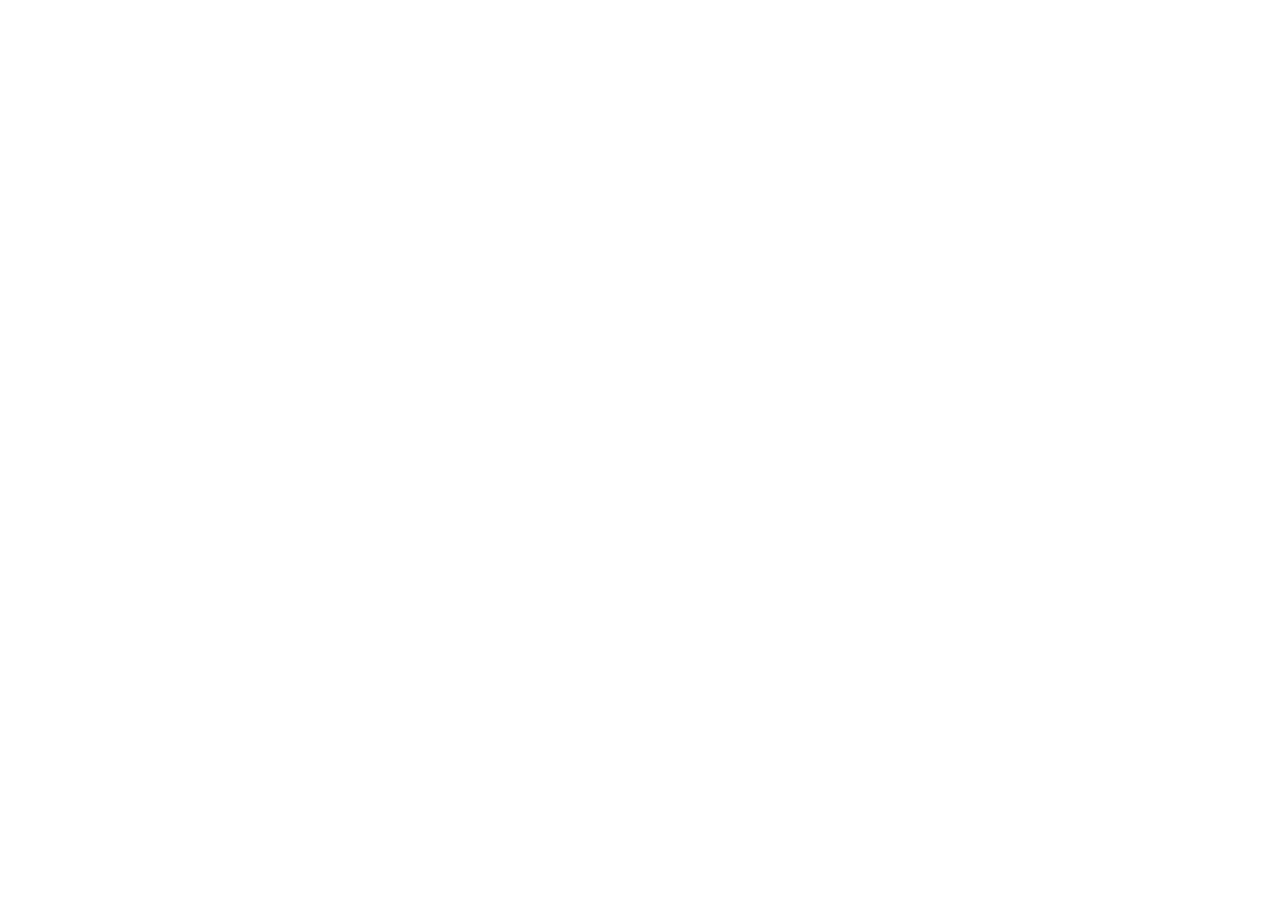
==== index.html @ d8c86c31 "Add files via upload" ====
<!doctype html>
<html lang="es-PE">
  <head>
    <meta charset="utf-8" />
    <meta http-equiv="Content-Security-Policy" content="default-src 'self'; script-src 'self'; style-src 'self' 'unsafe-inline'; img-src 'self' https: data:; font-src 'self'; connect-src 'none'; form-action 'self' https://formsubmit.co; base-uri 'none'; object-src 'none'" />
    <meta name="referrer" content="strict-origin-when-cross-origin" />
    <meta name="viewport" content="width=device-width, initial-scale=1" />
    <meta name="theme-color" content="#743751" />
    <meta name="robots" content="noindex,nofollow" />
    <meta
      name="description"
      content="Un cuento con una sola protagonista: April Kamethsa; mi bautizo y primer añito."
    />
    <title>April Kamethsa · Un cuento real</title>
    <!-- Estilos separados: fuentes, invitación y libro. Edita cada componente en su archivo. -->
    <link rel="stylesheet" href="src/css/fonts.css" />
    <link rel="stylesheet" href="src/css/invitation.css" />
    <link rel="stylesheet" href="src/css/book.css" />
    <!-- Mantén este orden: configuración, utilidades, vistas, lógica y arranque. -->
    <script defer src="config/invitation.js"></script>
    <script defer src="src/js/utils.js"></script>
    <script defer src="src/js/settings.js"></script>
    <script defer src="src/js/template.js"></script>
    <script defer src="src/js/book.js"></script>
    <script defer src="src/js/effects.js"></script>
    <script defer src="src/js/rsvp.js"></script>
    <script defer src="src/js/app.js"></script>
  </head>
  <body>
    <!-- Los datos y textos de la invitación se generan desde config/invitation.js. -->
    <main id="april-cuento" class="akac-root">
      <noscript
        ><div class="akac-fallback">
          <h1>April Kamethsa</h1>
          <p>Mi bautizo y primer añito · 22 de noviembre de 2026</p>
          <p>Bautizo: 11:30 a. m. · Cumpleaños: 1:30 p. m.</p>
          <p>
            Activa JavaScript para ver el libro y las animaciones; para
            confirmar, utiliza el formulario de esta invitación.
          </p>
        </div></noscript
      >
    </main>
  </body>
</html>
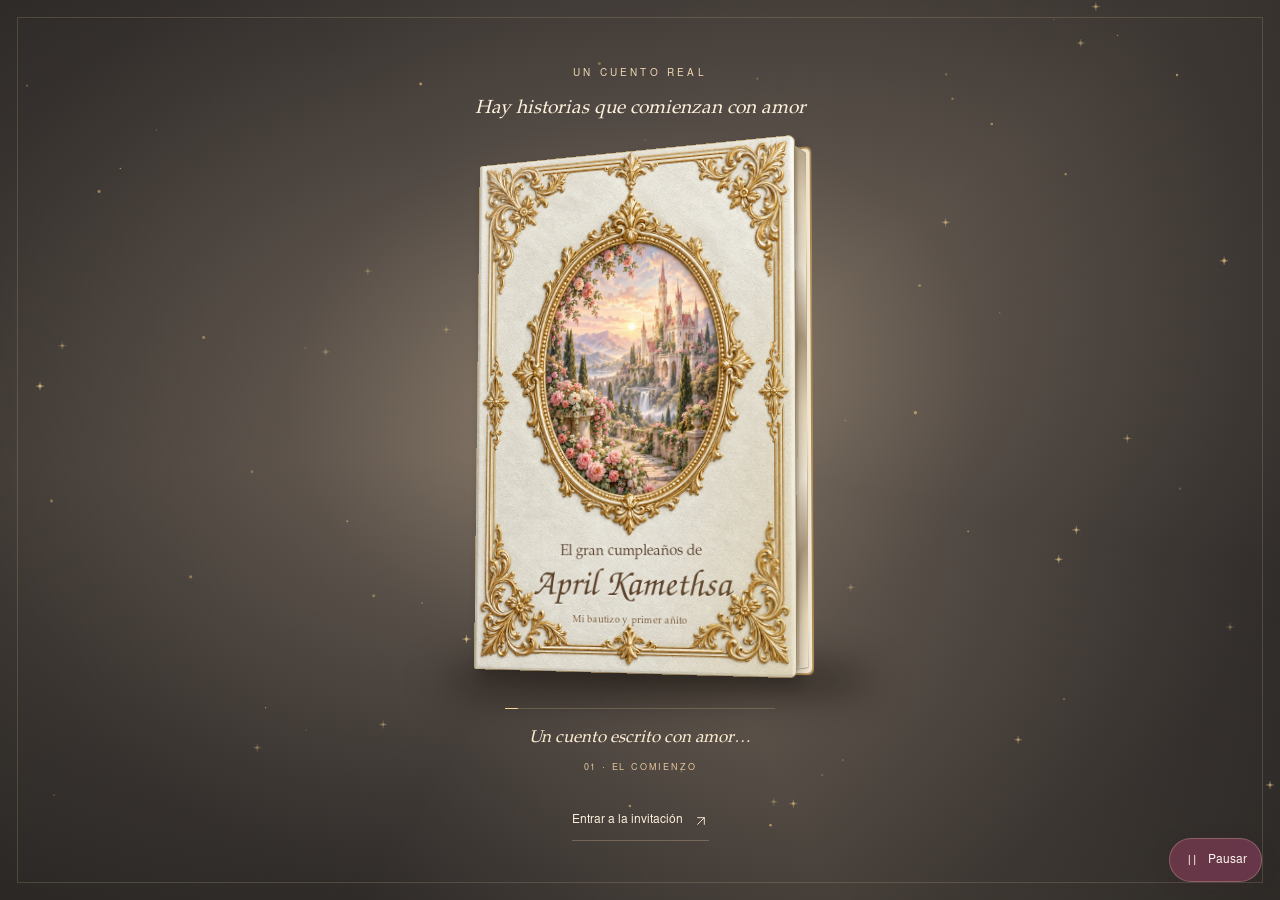
==== commit 04b45f25: "Add files via upload" ====
--- a/index.html
+++ b/index.html
@@ -9,7 +9,7 @@
     <meta name="robots" content="noindex,nofollow" />
     <meta
       name="description"
-      content="Un cuento con una sola protagonista: April Kamethsa; mi bautizo y primer añito."
+      content="Un cuento con una sola protagonista: April Kamethsa; mi bautizo, corte de pelo y primer añito."
     />
     <title>April Kamethsa · Un cuento real</title>
     <!-- Estilos separados: fuentes, invitación y libro. Edita cada componente en su archivo. -->
@@ -32,7 +32,7 @@
       <noscript
         ><div class="akac-fallback">
           <h1>April Kamethsa</h1>
-          <p>Mi bautizo y primer añito · 22 de noviembre de 2026</p>
+          <p>Mi bautizo, corte de pelo y primer añito · 22 de noviembre de 2026</p>
           <p>Bautizo: 11:30 a. m. · Cumpleaños: 1:30 p. m.</p>
           <p>
             Activa JavaScript para ver el libro y las animaciones; para
--- a/src/css/fonts.css
+++ b/src/css/fonts.css
@@ -0,0 +1,23 @@
+@font-face {
+  font-family: "April Script";
+  src: url("../../assets/fonts/Z003-MediumItalic.otf") format("opentype");
+  font-style: normal;
+  font-weight: 400;
+  font-display: swap;
+}
+
+@font-face {
+  font-family: "April Serif";
+  src: url("../../assets/fonts/P052-Roman.otf") format("opentype");
+  font-style: normal;
+  font-weight: 400;
+  font-display: swap;
+}
+
+@font-face {
+  font-family: "April Sans";
+  src: url("../../assets/fonts/NimbusSans-Regular.otf") format("opentype");
+  font-style: normal;
+  font-weight: 400;
+  font-display: swap;
+}
--- a/src/css/invitation.css
+++ b/src/css/invitation.css
@@ -0,0 +1,1626 @@
+/* April · Un cuento real. All invitation styling is scoped to this component. */
+/* BASE Y VARIABLES: tipografía, colores y tamaños compartidos. */
+.akac-root {
+  --akac-ink: #67384a;
+  --akac-muted: #755766;
+  --akac-plum: #743751;
+  --akac-rose: #dfb5bd;
+  --akac-gold: #a57a3b;
+  --akac-paper: #fff9f4;
+  --akac-serif: "April Serif", Georgia, "Times New Roman", serif;
+  --akac-script: "April Script", "Palatino Linotype", cursive;
+  --akac-sans: "April Sans", Arial, sans-serif;
+  position: relative;
+  isolation: isolate;
+  width: 100%;
+  color: var(--akac-ink);
+  background: var(--akac-paper);
+  font: 400 16px/1.7 var(--akac-sans);
+  text-align: left;
+  overflow: clip;
+  -webkit-font-smoothing: antialiased;
+}
+
+.akac-root *,
+.akac-root *::before,
+.akac-root *::after {
+  box-sizing: border-box;
+}
+
+.akac-root [hidden] {
+  display: none !important;
+}
+
+.akac-root h1,
+.akac-root h2,
+.akac-root h3,
+.akac-root p {
+  margin: 0;
+  padding: 0;
+  color: inherit;
+}
+
+.akac-root h1,
+.akac-root h2,
+.akac-root h3 {
+  font-weight: 400;
+}
+
+.akac-root a {
+  color: inherit;
+  text-decoration: none;
+}
+
+.akac-root button,
+.akac-root input,
+.akac-root select {
+  font: inherit;
+}
+
+.akac-root button {
+  cursor: pointer;
+}
+
+.akac-root img {
+  display: block;
+  width: 100%;
+  height: auto;
+  max-width: 100%;
+}
+
+.akac-root svg {
+  flex-shrink: 0;
+  vertical-align: middle;
+}
+
+.akac-root :focus-visible {
+  outline: 3px solid #864363;
+  outline-offset: 5px;
+}
+
+.akac-root :disabled {
+  opacity: 0.6;
+  cursor: wait;
+}
+
+.akac-root section {
+  scroll-margin-top: 24px;
+}
+
+.akac-root .akac-sparkles {
+  position: fixed;
+  inset: 0;
+  width: 100%;
+  height: 100%;
+  z-index: 1002;
+  pointer-events: none;
+}
+
+/* CABECERA: enlaces y monograma. */
+.akac-root .akac-nav {
+  position: absolute;
+  inset: 0 0 auto;
+  z-index: 4;
+  display: flex;
+  align-items: center;
+  justify-content: space-between;
+  gap: 24px;
+  padding: 26px 5.5%;
+  border-bottom: 1px solid #86523819;
+}
+
+.akac-root .akac-monogram {
+  display: flex;
+  align-items: center;
+  gap: 12px;
+}
+
+.akac-root .akac-monogram > svg {
+  color: var(--akac-gold);
+}
+
+.akac-root .akac-monogram > span {
+  display: flex;
+  align-items: center;
+  gap: 13px;
+  font: 30px/1 var(--akac-serif);
+  white-space: nowrap;
+}
+
+.akac-root .akac-monogram em {
+  font: normal 11px/1.35 var(--akac-sans);
+  letter-spacing: 0.19em;
+  border-left: 1px solid #ac7b8550;
+  padding: 3px 0 3px 14px;
+}
+
+.akac-root .akac-nav-rsvp {
+  display: flex;
+  align-items: center;
+  gap: 15px;
+  font-size: 14px;
+  border-bottom: 1px solid #74375150;
+  padding-bottom: 3px;
+}
+
+/* BIENVENIDA: castillo, texto principal y sello del primer año. */
+.akac-root .akac-hero {
+  position: relative;
+  min-height: 850px;
+  min-height: min(940px, 100svh);
+  display: flex;
+  align-items: center;
+  padding: 150px 8.5% 140px;
+  overflow: hidden;
+  background: #f9e7df;
+}
+
+.akac-root .akac-landscape {
+  position: absolute;
+  inset: 0;
+  overflow: hidden;
+}
+
+.akac-root .akac-castle {
+  width: 100%;
+  height: 100%;
+  object-fit: cover;
+  object-position: 60% center;
+  transform: scale(1.06);
+  will-change: transform;
+  transition: transform 0.35s ease-out;
+}
+
+.akac-root .akac-hero-wash {
+  position: absolute;
+  inset: 0;
+  background:
+    linear-gradient(
+      90deg,
+      #fff8f0f2 0%,
+      #fff6eddc 24%,
+      #fff4e99c 40%,
+      #fff4e912 63%
+    ),
+    linear-gradient(0deg, #fff9f4 0%, #fff9f480 7%, transparent 24%);
+  pointer-events: none;
+}
+
+.akac-root .akac-hero-copy {
+  position: relative;
+  z-index: 2;
+  width: min(530px, 48%);
+  padding-top: 20px;
+}
+
+.akac-root .akac-eyebrow {
+  font: 12px/1.6 var(--akac-sans);
+  letter-spacing: 0.25em;
+  color: #89565f;
+}
+
+.akac-root .akac-name {
+  font: 400 clamp(105px, 11vw, 174px) / 1.05 var(--akac-script);
+  letter-spacing: -0.018em;
+  padding: 25px 0 0;
+  margin: 0 0 26px;
+  color: #713749;
+  text-shadow: 0 2px 20px #fff8ee99;
+}
+
+.akac-root .akac-name > span {
+  display: block;
+  font: 400 clamp(29px, 3vw, 42px) / 1.3 var(--akac-serif);
+  letter-spacing: 0.045em;
+  margin-top: -8px;
+  padding-left: 5px;
+}
+
+.akac-root .akac-subline {
+  display: flex;
+  align-items: center;
+  gap: 13px;
+  font-size: 11px;
+  letter-spacing: 0.16em;
+  line-height: 1.6;
+  margin: 0 0 24px;
+}
+
+.akac-root .akac-subline > span {
+  width: 27px;
+  flex-shrink: 0;
+  height: 1px;
+  background: #b48b5d;
+}
+
+.akac-root .akac-hero-message {
+  font: 400 18px/1.8 var(--akac-serif);
+  max-width: 380px;
+  color: #654554;
+  margin-bottom: 28px;
+}
+
+.akac-root .akac-button {
+  display: inline-flex;
+  align-items: center;
+  justify-content: center;
+  gap: 15px;
+  min-height: 53px;
+  padding: 14px 23px;
+  border: 1px solid var(--akac-plum);
+  border-radius: 3px;
+  background: var(--akac-plum);
+  color: #fff9f4;
+  font-size: 14px;
+  line-height: 1.6;
+  letter-spacing: 0.025em;
+  box-shadow: 0 8px 26px #72365018;
+  transition:
+    background 0.2s,
+    transform 0.25s,
+    box-shadow 0.25s;
+  text-align: center;
+}
+
+.akac-root .akac-button:hover {
+  background: #57283e;
+  border-color: #57283e;
+  transform: translateY(-3px);
+  box-shadow: 0 12px 30px #7236502c;
+}
+
+/* FECHA DESTACADA: se conserva la paleta original, pero ahora funciona como sello visual. */
+.akac-root .akac-hero-date {
+  display: inline-flex;
+  align-items: center;
+  justify-content: center;
+  font: 700 15px/1.45 var(--akac-sans);
+  letter-spacing: 0.2em;
+  margin-top: 27px;
+  padding: 10px 18px;
+  color: #6f344c;
+  border: 1.5px solid #aa7c4288;
+  border-radius: 999px;
+  background: #fffaf3d9;
+  box-shadow: 0 8px 22px #6f344c12, inset 0 0 0 1px #ffffffcc;
+  text-shadow: 0 0 0.01px currentColor;
+}
+
+.akac-root .akac-hero-date > span {
+  padding: 0 7px;
+  color: var(--akac-gold);
+}
+
+.akac-root .akac-year-stamp {
+  position: absolute;
+  z-index: 2;
+  right: 7%;
+  bottom: 18%;
+  width: 119px;
+  height: 146px;
+  border-radius: 60px 60px 4px 4px;
+  border: 1px solid #b7884d;
+  background: #fffaf0ec;
+  box-shadow: 0 9px 25px #784d4421;
+  display: flex;
+  flex-direction: column;
+  align-items: center;
+  justify-content: center;
+  outline: 1px solid #fff9edc9;
+  outline-offset: 5px;
+  animation: akac-float 6s ease-in-out infinite;
+}
+
+.akac-root .akac-year-stamp > span {
+  font-size: 10px;
+  letter-spacing: 0.21em;
+  line-height: 1.6;
+}
+
+.akac-root .akac-year-stamp > strong {
+  font: 400 66px/1.15 var(--akac-serif);
+  color: #9a6c41;
+}
+
+.akac-root .akac-scroll {
+  position: absolute;
+  z-index: 2;
+  bottom: 37px;
+  left: 50%;
+  transform: translateX(-50%);
+  display: flex;
+  flex-direction: column;
+  align-items: center;
+  gap: 12px;
+}
+
+.akac-root .akac-scroll > span {
+  font-size: 10px;
+  letter-spacing: 0.22em;
+  white-space: nowrap;
+}
+
+.akac-root .akac-scroll > svg {
+  animation: akac-down 2s ease-in-out infinite;
+  color: var(--akac-gold);
+}
+
+/* FECHA Y HORARIOS: cuenta regresiva y tarjetas del evento. */
+.akac-root .akac-chapter {
+  padding: 70px max(6%, 20px) 90px;
+  max-width: 1300px;
+  margin: auto;
+  text-align: center;
+  background: radial-gradient(ellipse at 50% 20%, #f5ded442, transparent 65%);
+}
+
+.akac-root .akac-chapter-top {
+  display: flex;
+  align-items: center;
+  justify-content: center;
+  gap: 22px;
+  font-size: 11px;
+  letter-spacing: 0.22em;
+  color: #8b5f69;
+  margin-bottom: 22px;
+}
+
+.akac-root .akac-chapter-top > svg {
+  color: #ac8249;
+}
+
+.akac-root h2 {
+  font: 400 clamp(33px, 3.7vw, 51px) / 1.2 var(--akac-serif);
+  letter-spacing: -0.03em;
+}
+
+.akac-root .akac-chapter-copy {
+  max-width: 510px;
+  margin: 22px auto 37px;
+  color: var(--akac-muted);
+  font-size: 16px;
+}
+
+.akac-root .akac-date-display {
+  display: flex;
+  justify-content: center;
+  align-items: center;
+  gap: 27px;
+  margin: 34px 0 32px;
+}
+
+.akac-root .akac-date-display > span {
+  font: 600 22px/1.5 var(--akac-serif);
+  width: 139px;
+  text-transform: capitalize;
+  text-align: right;
+}
+
+.akac-root .akac-date-display > span:last-child {
+  text-align: left;
+}
+
+.akac-root .akac-date-display > span > small {
+  display: block;
+  letter-spacing: 0.14em;
+  font: 13px/1.7 var(--akac-sans);
+}
+
+.akac-root .akac-date-display > strong {
+  font: 700 104px/0.95 var(--akac-serif);
+  border-inline: 1.5px solid #b889585f;
+  padding: 4px 38px 8px;
+  color: #7f3d58;
+  text-shadow: 0 5px 18px #74375113;
+}
+
+.akac-root .akac-countdown {
+  display: flex;
+  align-items: flex-start;
+  justify-content: center;
+  gap: 19px;
+  margin: 33px auto 12px;
+}
+
+.akac-root .akac-countdown > div {
+  display: flex;
+  flex-direction: column;
+  min-width: 48px;
+}
+
+.akac-root .akac-countdown strong {
+  font: 400 33px/1.3 var(--akac-serif);
+  font-variant-numeric: tabular-nums;
+}
+
+.akac-root .akac-countdown span {
+  font-size: 9px;
+  letter-spacing: 0.15em;
+  line-height: 2;
+  color: #80646b;
+}
+
+.akac-root .akac-countdown > i {
+  font: normal 24px/1.6 var(--akac-serif);
+  color: #ad8a64;
+}
+
+.akac-root .akac-countdown-caption {
+  font: italic 15px/1.6 var(--akac-serif);
+  color: var(--akac-muted);
+}
+
+/* TRES MOMENTOS: bautizo y cumpleaños conservan hora; el corte de pelo no muestra horario. */
+.akac-root .akac-events {
+  display: grid;
+  grid-template-columns: minmax(0, 1fr) 30px minmax(0, 1fr) 30px minmax(0, 1fr);
+  align-items: center;
+  gap: 18px;
+  max-width: 1180px;
+  margin: 66px auto 0;
+}
+
+.akac-root .akac-event {
+  position: relative;
+  min-height: 330px;
+  padding: 32px 24px 36px;
+  border-top: 1px solid #b69a795c;
+  border-bottom: 1px solid #b69a795c;
+  background: linear-gradient(180deg, #f8ece746, transparent);
+  transition:
+    transform 0.4s ease,
+    background 0.4s;
+}
+
+.akac-root .akac-event::before {
+  content: "";
+  position: absolute;
+  inset: 6px 0;
+  pointer-events: none;
+  border-block: 1px solid #b69a7933;
+}
+
+.akac-root .akac-event:hover {
+  transform: translateY(-5px);
+  background: #f8ece773;
+}
+
+.akac-root .akac-event--haircut {
+  border-inline: 1px solid #b8925c45;
+  background: linear-gradient(180deg, #fbf1e9a8, #f8ece752 70%, transparent);
+  box-shadow: 0 14px 34px #81503d0d;
+}
+
+.akac-root .akac-event--haircut .akac-event-icon {
+  width: 54px;
+  height: 54px;
+  align-items: center;
+  justify-content: center;
+  border: 1px solid #b58b515d;
+  border-radius: 50%;
+  background: #fffaf2cc;
+  box-shadow: 0 7px 20px #a57a3b16;
+}
+
+.akac-root .akac-haircut-note {
+  margin: 28px auto 0;
+  color: #9a7040;
+  font: 700 10px/1.6 var(--akac-sans);
+  letter-spacing: 0.2em;
+}
+
+.akac-root .akac-event-number {
+  font-size: 10px;
+  letter-spacing: 0.22em;
+  color: #8a6269;
+  margin-bottom: 20px;
+}
+
+.akac-root .akac-event-icon {
+  display: inline-flex;
+  color: #a77a4b;
+  margin-bottom: 12px;
+}
+
+.akac-root .akac-event h3 {
+  font: 400 34px/1.25 var(--akac-serif);
+  margin-bottom: 8px;
+}
+
+.akac-root .akac-event-line {
+  font: italic 15px/1.65 var(--akac-serif);
+  color: #816270;
+  max-width: 240px;
+  margin: auto;
+}
+
+.akac-root .akac-time {
+  font: 400 27px/1.4 var(--akac-serif);
+  margin: 23px 0 10px;
+  color: #713a51;
+}
+
+.akac-root .akac-place {
+  font-size: 15px;
+  color: #725466;
+}
+
+.akac-root .akac-address {
+  font-size: 14px;
+  max-width: 270px;
+  margin: 4px auto 0;
+  color: #806571;
+}
+
+.akac-root .akac-map {
+  display: inline-flex;
+  align-items: center;
+  gap: 9px;
+  font-size: 14px;
+  margin-top: 17px;
+  border-bottom: 1px solid #75485440;
+  padding-bottom: 4px;
+}
+
+.akac-root .akac-map:hover {
+  color: #9b5471;
+}
+
+.akac-root .akac-events-divider {
+  color: #bc975f;
+}
+
+/* MENSAJE FAMILIAR: retrato opcional y frase central. */
+.akac-root .akac-story {
+  position: relative;
+  display: flex;
+  flex-direction: column;
+  align-items: center;
+  padding: 42px 8% 88px;
+  text-align: center;
+  gap: 22px;
+  max-width: 1000px;
+  margin: auto;
+}
+
+.akac-root .akac-story > svg {
+  color: #aa8047;
+}
+
+.akac-root .akac-story > p {
+  font: 400 clamp(23px, 2.2vw, 29px) / 1.65 var(--akac-serif);
+  max-width: 700px;
+}
+
+.akac-root .akac-story > span {
+  font-size: 10px;
+  letter-spacing: 0.25em;
+  color: #8a6268;
+}
+
+.akac-root .akac-story-rule {
+  height: 1px;
+  width: 53px;
+  background: linear-gradient(90deg, transparent, #b58e5b, transparent);
+  margin: 0 0 9px;
+}
+
+.akac-root .akac-portrait {
+  width: 150px;
+  height: 183px;
+  object-fit: cover;
+  border-radius: 80px 80px 5px 5px;
+  border: 5px solid #fff;
+  outline: 1px solid #b89b72;
+  box-shadow: 0 10px 30px #74375116;
+}
+
+/* CONFIRMACIÓN: distribución del bloque y formulario. */
+.akac-root .akac-rsvp {
+  display: grid;
+  grid-template-columns: 1fr 1.08fr;
+  gap: 70px;
+  background: linear-gradient(125deg, #f6e6e5, #faefea 55%, #f3e0df);
+  padding: 86px max(8.5%, 24px);
+  border-block: 1px solid #ddbab951;
+}
+
+.akac-root .akac-rsvp-heading {
+  align-self: center;
+  max-width: 425px;
+}
+
+.akac-root .akac-rsvp h2 {
+  margin: 17px 0 22px;
+}
+
+.akac-root .akac-rsvp-heading > p:not(.akac-eyebrow) {
+  color: var(--akac-muted);
+  font-size: 17px;
+  max-width: 355px;
+}
+
+.akac-root .akac-rsvp-signature {
+  font: 400 76px/1.05 var(--akac-script);
+  margin-top: 46px;
+  color: #8b5067;
+}
+
+.akac-root .akac-rsvp-signature > span {
+  display: block;
+  font: 400 20px/1.4 var(--akac-serif);
+  letter-spacing: 0.05em;
+  margin-left: 4px;
+}
+
+.akac-root .akac-rsvp-signature > svg {
+  margin-top: 20px;
+  margin-left: 50px;
+  color: #aa8156;
+  transform: rotate(-10deg);
+}
+
+.akac-root .akac-form-wrap {
+  max-width: 560px;
+  width: 100%;
+  justify-self: end;
+  border: 1px solid #d9b7b5;
+  background: #fffaf6;
+  padding: 32px;
+  box-shadow: 0 14px 45px #7d495010;
+}
+
+.akac-root .akac-demo-note {
+  font-size: 11px;
+  line-height: 1.7;
+  color: #795560;
+  padding: 10px 13px;
+  background: #f4e7e5;
+  border-left: 2px solid #b98689;
+  margin-bottom: 22px;
+}
+
+.akac-root .akac-field {
+  display: flex;
+  flex-direction: column;
+  gap: 8px;
+  margin-bottom: 17px;
+  min-width: 0;
+}
+
+.akac-root .akac-field label {
+  font-size: 14px;
+  line-height: 1.6;
+  color: #663e50;
+}
+
+.akac-root .akac-field label > span {
+  color: #8d3858;
+}
+
+.akac-root .akac-field label > small {
+  font-size: 12px;
+  color: #806a72;
+  font-weight: 400;
+}
+
+.akac-root .akac-field input,
+.akac-root .akac-field select {
+  display: block;
+  width: 100%;
+  min-height: 48px;
+  border: 1px solid #d9c0c0;
+  border-radius: 3px;
+  background: #fffdfa;
+  color: #603e4d;
+  padding: 11px 13px;
+  font-size: 16px;
+  line-height: 1.5;
+  transition:
+    border-color 0.2s,
+    box-shadow 0.2s;
+}
+
+.akac-root .akac-field input::placeholder {
+  color: #957e86;
+  opacity: 1;
+}
+
+.akac-root .akac-field input:focus,
+.akac-root .akac-field select:focus {
+  outline: none;
+  border-color: #93516e;
+  box-shadow: 0 0 0 3px #93516e15;
+}
+
+.akac-root .akac-party {
+  display: grid;
+  grid-template-columns: 1fr 1fr;
+  gap: 20px;
+}
+
+.akac-root .akac-consent {
+  display: flex;
+  align-items: flex-start;
+  gap: 11px;
+  margin: 5px 0 24px;
+  color: #7a626c;
+  font-size: 12px;
+  line-height: 1.7;
+  cursor: pointer;
+}
+
+.akac-root .akac-consent > input {
+  width: 17px;
+  height: 17px;
+  flex-shrink: 0;
+  accent-color: #793c59;
+  margin: 2px 0 0;
+}
+
+.akac-root .akac-submit {
+  width: 100%;
+  font-size: 14px;
+}
+
+.akac-root .akac-form-status {
+  font-size: 14px;
+  line-height: 1.7;
+  border-radius: 3px;
+}
+
+.akac-root .akac-form-status:empty {
+  display: none;
+}
+
+.akac-root .akac-form-status:not(:empty) {
+  margin-top: 18px;
+  padding: 13px 15px;
+}
+
+.akac-root .akac-success {
+  background: #e9f1e9;
+  color: #2e5436;
+}
+
+.akac-root .akac-error {
+  background: #f8e5e9;
+  color: #8b2141;
+}
+
+.akac-root .akac-honey {
+  position: absolute;
+  left: -10000px;
+  top: auto;
+  width: 1px;
+  height: 1px;
+  overflow: hidden;
+}
+
+.akac-root .akac-closed {
+  padding: 35px 0;
+  font-size: 17px;
+}
+
+/* CIERRE Y REPETICIÓN DEL LIBRO. */
+.akac-root .akac-footer {
+  padding: 60px 22px 82px;
+  text-align: center;
+  background: #fff9f4;
+}
+
+.akac-root .akac-footer > svg {
+  color: #a7834e;
+  margin-bottom: 20px;
+}
+
+.akac-root .akac-footer > p {
+  font: 400 23px/1.6 var(--akac-serif);
+  margin-bottom: 12px;
+}
+
+.akac-root .akac-footer > span {
+  display: block;
+  font-size: 12px;
+  letter-spacing: 0.05em;
+  color: #8a6a76;
+}
+
+.akac-root .akac-replay {
+  display: inline-flex;
+  align-items: center;
+  gap: 8px;
+  border: 0;
+  border-bottom: 1px solid #b799a35e;
+  background: transparent;
+  color: #805364;
+  font-size: 12px;
+  padding: 8px 0;
+  margin-top: 23px;
+}
+
+/* CONTROL GLOBAL DE MOVIMIENTO. */
+.akac-root .akac-motion-toggle {
+  position: fixed;
+  bottom: 18px;
+  right: 18px;
+  display: flex;
+  align-items: center;
+  justify-content: center;
+  gap: 8px;
+  min-height: 42px;
+  padding: 9px 14px;
+  z-index: 1003;
+  color: #fef6ee;
+  background: #6b384bef;
+  border: 1px solid #f6d3bb44;
+  border-radius: 30px;
+  font-size: 12px;
+  box-shadow: 0 3px 20px #4b173720;
+}
+
+.akac-root .akac-will-reveal {
+  opacity: 0;
+  transform: translateY(28px);
+  transition:
+    opacity 0.9s ease,
+    transform 0.9s cubic-bezier(0.22, 1, 0.36, 1);
+}
+
+.akac-root .akac-will-reveal.akac-visible {
+  opacity: 1;
+  transform: translateY(0);
+}
+
+.akac-root .akac-hero-copy .akac-reveal:nth-child(2) {
+  transition-delay: 0.13s;
+}
+
+.akac-root .akac-hero-copy .akac-reveal:nth-child(3) {
+  transition-delay: 0.23s;
+}
+
+.akac-root .akac-hero-copy .akac-reveal:nth-child(4) {
+  transition-delay: 0.32s;
+}
+
+.akac-root .akac-hero-copy .akac-reveal:nth-child(5) {
+  transition-delay: 0.43s;
+}
+
+.akac-root .akac-hero-copy .akac-reveal:nth-child(6) {
+  transition-delay: 0.52s;
+}
+
+.akac-root.akac-opening {
+  height: var(--akac-intro-height, 100svh);
+  overflow: hidden;
+}
+
+.akac-root .akac-invitation {
+  opacity: 1;
+  transition: opacity 1s ease;
+}
+
+.akac-root.akac-opening .akac-invitation {
+  opacity: 0;
+}
+
+.akac-root.akac-opening .akac-hero-copy .akac-visible {
+  opacity: 0;
+  transform: translateY(25px);
+}
+
+.akac-root.akac-paused *,
+.akac-root.akac-paused *::before,
+.akac-root.akac-paused *::after {
+  animation-play-state: paused !important;
+  transition: none !important;
+  scroll-behavior: auto !important;
+}
+
+.akac-root.akac-paused .akac-will-reveal {
+  opacity: 1;
+  transform: none;
+}
+
+@keyframes akac-float {
+  0%,
+  100% {
+    transform: translateY(0) rotate(3deg);
+  }
+
+  50% {
+    transform: translateY(-9px) rotate(1deg);
+  }
+}
+
+@keyframes akac-down {
+  0%,
+  100% {
+    transform: translateY(0);
+  }
+
+  50% {
+    transform: translateY(6px);
+  }
+}
+
+@media (min-width: 1600px) {
+  .akac-root .akac-hero {
+    padding-left: max(8.5%, calc((100vw - 1320px) / 2));
+    min-height: 900px;
+  }
+
+  .akac-root .akac-rsvp {
+    padding-inline: max(8.5%, calc((100vw - 1240px) / 2));
+  }
+}
+
+@media (max-width: 1000px) {
+  .akac-root .akac-hero {
+    min-height: 800px;
+    padding: 140px 6% 130px;
+  }
+
+  .akac-root .akac-hero-copy {
+    width: 50%;
+  }
+
+  .akac-root .akac-hero-wash {
+    background:
+      linear-gradient(
+        90deg,
+        #fff8f0f2 0%,
+        #fff6eddf 23%,
+        #fff4e9b5 43%,
+        #fff4e910 72%
+      ),
+      linear-gradient(0deg, #fff9f4 0%, #fff9f480 7%, transparent 25%);
+  }
+
+  .akac-root .akac-name {
+    font-size: 128px;
+  }
+
+  .akac-root .akac-name > span {
+    font-size: 32px;
+  }
+
+  .akac-root .akac-subline {
+    font-size: 10px;
+    gap: 9px;
+    letter-spacing: 0.12em;
+  }
+
+  .akac-root .akac-subline > span {
+    width: 18px;
+  }
+
+  .akac-root .akac-hero-message {
+    font-size: 18px;
+  }
+
+  .akac-root .akac-year-stamp {
+    right: 5%;
+    bottom: 15%;
+    width: 100px;
+    height: 130px;
+  }
+
+  .akac-root .akac-rsvp {
+    gap: 40px;
+    padding: 65px 6%;
+  }
+
+  .akac-root .akac-form-wrap {
+    padding: 25px;
+  }
+
+  .akac-root .akac-party {
+    gap: 12px;
+  }
+
+  .akac-root .akac-party label > small {
+    display: block;
+  }
+
+  .akac-root .akac-party .akac-field:last-child label {
+    min-height: 41px;
+  }
+
+  .akac-root .akac-events {
+    grid-template-columns: repeat(3, minmax(0, 1fr));
+    gap: 18px;
+  }
+
+  .akac-root .akac-events-divider {
+    display: none;
+  }
+}
+
+@media (max-width: 700px) {
+  .akac-root .akac-nav {
+    padding: 20px 23px;
+    gap: 16px;
+  }
+
+  .akac-root .akac-monogram {
+    gap: 8px;
+    min-width: 0;
+  }
+
+  .akac-root .akac-monogram > span {
+    font-size: 20px;
+  }
+
+  .akac-root .akac-monogram em {
+    display: none;
+  }
+
+  .akac-root .akac-nav-rsvp {
+    font-size: 12px;
+    gap: 8px;
+  }
+
+  .akac-root .akac-hero {
+    min-height: 940px;
+    min-height: max(900px, 100svh);
+    padding: 107px 24px 380px;
+    align-items: flex-start;
+  }
+
+  .akac-root .akac-landscape {
+    inset: 220px 0 0;
+  }
+
+  .akac-root .akac-castle {
+    object-position: 63% center;
+  }
+
+  .akac-root .akac-hero-wash {
+    background: linear-gradient(
+      180deg,
+      #fff9f4 0%,
+      #fff7f0 18%,
+      #fff5eedc 33%,
+      #fff4e843 47%,
+      transparent 61%,
+      #fff9f435 78%,
+      #fff9f4 99%
+    );
+  }
+
+  .akac-root .akac-hero-copy {
+    width: 100%;
+    text-align: center;
+    padding: 0;
+    max-width: 460px;
+    margin: 0 auto;
+  }
+
+  .akac-root .akac-eyebrow {
+    font-size: 11px;
+    letter-spacing: 0.2em;
+  }
+
+  .akac-root .akac-name {
+    font-size: 128px;
+    line-height: 1.06;
+    padding-top: 20px;
+    margin-bottom: 19px;
+  }
+
+  .akac-root .akac-name > span {
+    font-size: 34px;
+    margin-top: -8px;
+    padding: 0;
+  }
+
+  .akac-root .akac-subline {
+    justify-content: center;
+    margin-bottom: 18px;
+    gap: 12px;
+    font-size: 10px;
+  }
+
+  .akac-root .akac-subline > span {
+    width: 24px;
+  }
+
+  .akac-root .akac-hero-message {
+    font-size: 17px;
+    line-height: 1.7;
+    margin: 0 auto 20px;
+    max-width: 345px;
+  }
+
+  .akac-root .akac-button {
+    min-height: 50px;
+    padding: 12px 20px;
+    font-size: 13px;
+  }
+
+  .akac-root .akac-hero-date {
+    font-size: 11px;
+    letter-spacing: 0.13em;
+    margin-top: 19px;
+    padding: 9px 13px;
+  }
+
+  .akac-root .akac-year-stamp {
+    width: 86px;
+    height: 112px;
+    bottom: 13%;
+    right: 9%;
+    outline-offset: 4px;
+  }
+
+  .akac-root .akac-year-stamp > span {
+    font-size: 8px;
+  }
+
+  .akac-root .akac-year-stamp > strong {
+    font-size: 52px;
+  }
+
+  .akac-root .akac-scroll {
+    bottom: 23px;
+    gap: 9px;
+  }
+
+  .akac-root .akac-scroll > span {
+    font-size: 9px;
+  }
+
+  .akac-root .akac-chapter {
+    padding: 36px 24px 52px;
+  }
+
+  .akac-root .akac-chapter-top {
+    font-size: 9px;
+    letter-spacing: 0.17em;
+    gap: 13px;
+    margin-bottom: 18px;
+  }
+
+  .akac-root .akac-chapter-top > svg {
+    width: 16px;
+    height: 16px;
+  }
+
+  .akac-root h2 {
+    font-size: 35px;
+    line-height: 1.23;
+  }
+
+  .akac-root .akac-chapter-copy {
+    font-size: 15px;
+    margin: 19px auto 30px;
+    max-width: 350px;
+  }
+
+  .akac-root .akac-date-display {
+    gap: 17px;
+    margin: 27px 0;
+  }
+
+  .akac-root .akac-date-display > span {
+    font-size: 18px;
+    width: 96px;
+  }
+
+  .akac-root .akac-date-display > span > small {
+    font-size: 12px;
+  }
+
+  .akac-root .akac-date-display > strong {
+    font-size: 78px;
+    padding: 2px 23px 6px;
+  }
+
+  .akac-root .akac-countdown {
+    gap: 12px;
+  }
+
+  .akac-root .akac-countdown strong {
+    font-size: 30px;
+  }
+
+  .akac-root .akac-countdown span {
+    font-size: 8px;
+  }
+
+  .akac-root .akac-countdown > div {
+    min-width: 43px;
+  }
+
+  .akac-root .akac-countdown-caption {
+    font-size: 14px;
+  }
+
+  .akac-root .akac-events {
+    grid-template-columns: 1fr;
+    gap: 24px;
+    max-width: 400px;
+    margin-top: 43px;
+  }
+
+  .akac-root .akac-event {
+    min-height: 0;
+    padding: 28px 20px 32px;
+  }
+
+  .akac-root .akac-event-number {
+    margin-bottom: 16px;
+  }
+
+  .akac-root .akac-event h3 {
+    font-size: 33px;
+  }
+
+  .akac-root .akac-event-line {
+    font-size: 16px;
+    max-width: 290px;
+  }
+
+  .akac-root .akac-time {
+    font-size: 28px;
+    margin: 18px 0 8px;
+  }
+
+  .akac-root .akac-haircut-note {
+    margin-top: 22px;
+  }
+
+  .akac-root .akac-events-divider {
+    display: none;
+  }
+
+  .akac-root .akac-story {
+    padding: 20px 28px 59px;
+    gap: 19px;
+  }
+
+  .akac-root .akac-story > p {
+    font-size: 23px;
+    line-height: 1.65;
+  }
+
+  .akac-root .akac-story > span {
+    font-size: 9px;
+  }
+
+  .akac-root .akac-rsvp {
+    grid-template-columns: 1fr;
+    padding: 49px 23px 50px;
+    gap: 29px;
+  }
+
+  .akac-root .akac-rsvp-heading {
+    text-align: center;
+    margin: auto;
+    max-width: 400px;
+  }
+
+  .akac-root .akac-rsvp-heading > p:not(.akac-eyebrow) {
+    font-size: 16px;
+    margin: auto;
+  }
+
+  .akac-root .akac-rsvp h2 {
+    margin: 15px 0 19px;
+  }
+
+  .akac-root .akac-rsvp-signature {
+    display: none;
+  }
+
+  .akac-root .akac-form-wrap {
+    max-width: 440px;
+    justify-self: center;
+    padding: 23px;
+  }
+
+  .akac-root .akac-field label {
+    font-size: 14px;
+  }
+
+  .akac-root .akac-field label > small {
+    font-size: 11px;
+  }
+
+  .akac-root .akac-party {
+    gap: 14px;
+  }
+
+  .akac-root .akac-party label > small {
+    display: inline;
+  }
+
+  .akac-root .akac-party .akac-field:last-child label {
+    min-height: 0;
+  }
+
+  .akac-root .akac-footer {
+    padding: 45px 28px 82px;
+  }
+
+  .akac-root .akac-footer > p {
+    font-size: 22px;
+  }
+
+  .akac-root .akac-motion-toggle {
+    bottom: 12px;
+    right: 12px;
+    padding: 9px 12px;
+  }
+
+  .akac-root .akac-intro {
+    gap: 24px;
+    padding: 30px 18px;
+  }
+
+  .akac-root .akac-intro-kicker {
+    font-size: 9px;
+    max-width: 260px;
+    letter-spacing: 0.22em;
+  }
+
+  .akac-root .akac-book-stage {
+    width: 250px;
+    max-width: 66vw;
+  }
+
+  .akac-root .akac-cover-title > strong {
+    font-size: 58px;
+  }
+
+  .akac-root .akac-cover-title > p {
+    font-size: 17px;
+  }
+
+  .akac-root .akac-cover-title > strong > small {
+    font-size: 19px;
+  }
+
+  .akac-root .akac-book-open .akac-book {
+    transform: translateX(13%) rotateY(-4deg) scale(0.9);
+  }
+
+  .akac-root .akac-loading {
+    max-width: 225px;
+    margin-top: 0;
+  }
+
+  .akac-root .akac-loading > p {
+    font-size: 15px;
+  }
+}
+
+@media (max-width: 380px) {
+  .akac-root .akac-hero {
+    padding-inline: 19px;
+    min-height: 870px;
+  }
+
+  .akac-root .akac-name {
+    font-size: 114px;
+  }
+
+  .akac-root .akac-name > span {
+    font-size: 30px;
+  }
+
+  .akac-root .akac-chapter-top {
+    font-size: 8px;
+    gap: 9px;
+  }
+
+  .akac-root .akac-date-display {
+    gap: 11px;
+  }
+
+  .akac-root .akac-date-display > strong {
+    font-size: 68px;
+    padding: 1px 18px 5px;
+  }
+
+  .akac-root .akac-date-display > span {
+    font-size: 16px;
+  }
+
+  .akac-root .akac-rsvp {
+    padding-inline: 16px;
+  }
+
+  .akac-root .akac-form-wrap {
+    padding: 20px;
+  }
+
+  .akac-root .akac-party label > small {
+    display: block;
+  }
+
+  .akac-root .akac-party .akac-field:last-child label {
+    min-height: 40px;
+  }
+
+  .akac-root .akac-book-stage {
+    width: 226px;
+  }
+
+  .akac-root .akac-cover-title > strong {
+    font-size: 51px;
+  }
+
+  .akac-root .akac-cover-title > span {
+    margin-bottom: 12px;
+  }
+
+  .akac-root .akac-cover-title > p {
+    font-size: 15px;
+  }
+
+  .akac-root .akac-cover-title > i {
+    font-size: 12px;
+    margin-top: 13px;
+  }
+}
+
+@media (max-height: 760px) and (min-width: 701px) {
+  .akac-root .akac-intro {
+    gap: 20px;
+    padding: 24px;
+  }
+
+  .akac-root .akac-book-stage {
+    width: 245px;
+  }
+
+  .akac-root .akac-cover-title > strong {
+    font-size: 55px;
+  }
+
+  .akac-root .akac-cover-title > p {
+    font-size: 16px;
+  }
+
+  .akac-root .akac-loading > p {
+    font-size: 14px;
+  }
+}
+
+@media (prefers-reduced-motion: reduce) {
+  .akac-root *,
+  .akac-root *::before,
+  .akac-root *::after {
+    animation-duration: 0.01ms !important;
+    animation-iteration-count: 1 !important;
+    scroll-behavior: auto !important;
+  }
+
+  .akac-root .akac-will-reveal {
+    opacity: 1;
+    transform: none;
+    transition: none;
+  }
+
+  .akac-root .akac-castle {
+    transition: none;
+  }
+}
+
+/* ADAPTACIÓN: este bloque modifica el diseño según pantalla o preferencias. */
+@media print {
+  .akac-root .akac-intro,
+  .akac-root .akac-sparkles,
+  .akac-root .akac-motion-toggle,
+  .akac-root .akac-countdown,
+  .akac-root .akac-countdown-caption,
+  .akac-root .akac-replay,
+  .akac-root .akac-scroll {
+    display: none !important;
+  }
+
+  .akac-root .akac-will-reveal,
+  .akac-root .akac-invitation {
+    opacity: 1 !important;
+    transform: none !important;
+  }
+
+  .akac-root.akac-opening {
+    height: auto !important;
+  }
+
+  .akac-root .akac-hero {
+    min-height: 600px !important;
+  }
+
+  .akac-root .akac-events,
+  .akac-root .akac-rsvp {
+    break-inside: avoid;
+  }
+}
+
+html {
+  margin: 0;
+  background: #fff9f4;
+}
+
+body {
+  margin: 0;
+}
+
+.akac-root .akac-fallback {
+  padding: 70px 24px;
+  max-width: 700px;
+  margin: auto;
+  text-align: center;
+}
+
+.akac-root .akac-button {
+  color: var(--akac-button-ink, #fff9f4);
+}
+
+.akac-root .akac-button:hover {
+  background: var(--akac-plum);
+  border-color: var(--akac-plum);
+  filter: brightness(0.95);
+}
+
+.akac-root .akac-motion-toggle {
+  min-height: 44px;
+  z-index: 1003;
+}
+
+.akac-root .akac-field input:focus,
+.akac-root .akac-field select:focus {
+  border-color: var(--akac-plum);
+}
+
+/* FONDOS EDITABLES. Se aíslan bajo el contenido para conservar botones y lectura. */
+.akac-root .akac-chapter,
+.akac-root .akac-story,
+.akac-root .akac-rsvp {
+  position: relative;
+  isolation: isolate;
+}
+.akac-root .akac-section-bg {
+  position: absolute;
+  inset: 0;
+  width: 100%;
+  height: 100%;
+  object-fit: cover;
+  z-index: -1;
+  pointer-events: none;
+}
+/* RESULTADO DEL FORMULARIO. Nunca se inserta como HTML el texto de un invitado. */
+.akac-root .akac-confirmation {
+  padding: 18px;
+  border: 1px solid #d8c4ae;
+  border-radius: 12px;
+  background: #fffaf2;
+}
+.akac-root .akac-confirmation-message {
+  margin: 0;
+  line-height: 1.65;
+  overflow-wrap: anywhere;
+  white-space: pre-line;
+}
+.akac-root .akac-whatsapp {
+  margin-top: 16px;
+}
+.akac-root .akac-whatsapp-note {
+  margin-top: 12px;
+  font-size: 12px;
+  line-height: 1.6;
+  color: var(--akac-muted);
+}
+.akac-root .akac-submit:disabled {
+  opacity: 0.65;
+  cursor: wait;
+}
+.akac-root [hidden] {
+  display: none !important;
+}
--- a/src/css/book.css
+++ b/src/css/book.css
@@ -0,0 +1,630 @@
+/* LIBRO CREMA — Cambia aquí el volumen, encuadre, luz y tipografía de la portada.
+   La duración y los movimientos se controlan desde config/invitation.js y book.js.
+   No aplicar filter/opacity/overflow:hidden a .akac-book: aplanan sus caras 3D. */
+/* ESCENA DE ENTRADA: fondo, halo y disposición del libro. */
+.akac-root .akac-intro {
+  --book-width: clamp(265px, 28vw, 345px);
+  --book-exit: 0;
+  position: fixed;
+  inset: 0;
+  z-index: 1000;
+  display: flex;
+  flex-direction: column;
+  justify-content: center;
+  align-items: center;
+  gap: 25px;
+  padding: 35px 20px;
+  overflow: hidden;
+  color: #faead1;
+  background: radial-gradient(
+    ellipse at 50% 44%,
+    #928270 0%,
+    #514943 39%,
+    #2f2b29 77%,
+    #242220 100%
+  );
+  opacity: calc(1 - var(--book-exit));
+}
+
+.akac-root .akac-intro::after {
+  content: "";
+  position: absolute;
+  inset: 17px;
+  border: 1px solid #efd0a02c;
+  pointer-events: none;
+}
+
+.akac-root .akac-intro-heading {
+  position: relative;
+  z-index: 2;
+  text-align: center;
+}
+
+.akac-root .akac-intro-heading > span {
+  font-size: 10px;
+  line-height: 1.5;
+  letter-spacing: 0.32em;
+  color: #f4d8b3;
+}
+
+.akac-root .akac-intro-heading > p {
+  font: italic 19px/1.7 var(--akac-serif);
+  color: #fff1db;
+  margin-top: 7px;
+}
+
+.akac-root .akac-intro-halo {
+  position: absolute;
+  inset: -25%;
+  background: conic-gradient(
+    from 0deg at 50% 50%,
+    transparent,
+    #ffdeb912,
+    transparent 28%,
+    #ffdeb919,
+    transparent 59%,
+    #ffdeb913,
+    transparent 90%
+  );
+  animation: april-light-rays 32s linear infinite;
+  pointer-events: none;
+}
+
+.akac-root .akac-portal {
+  position: absolute;
+  inset: 0;
+  background: radial-gradient(
+    ellipse at 50% 50%,
+    #fff5dfff,
+    #fff2d0a8 35%,
+    transparent 75%
+  );
+  opacity: var(--book-exit);
+  pointer-events: none;
+  z-index: 4;
+}
+
+/* PERSPECTIVA: dimensiones y encuadre del volumen 3D. */
+.akac-root .akac-book-stage {
+  position: relative;
+  width: var(--book-width);
+  height: calc(var(--book-width) * 1.5);
+  flex-shrink: 0;
+  perspective: 1800px;
+  margin: 2px 0 10px;
+}
+
+.akac-root .akac-book-floor {
+  position: absolute;
+  left: -8%;
+  right: -18%;
+  bottom: -27px;
+  height: 35px;
+  background: #110c08aa;
+  border-radius: 50%;
+  filter: blur(19px);
+  pointer-events: none;
+}
+
+/* VOLUMEN 3D: mantener transform-style: preserve-3d. */
+.akac-root .akac-book {
+  position: absolute;
+  inset: 0;
+  transform-style: preserve-3d;
+  transform: rotateY(-24deg) rotateX(5deg) rotateZ(-2deg);
+  will-change: transform;
+}
+
+.akac-root .akac-book-back {
+  position: absolute;
+  inset: 0;
+  transform: translateZ(-25px);
+  background: #e9e1cd;
+  border: 2px solid #af8b51;
+  border-radius: 3px 7px 7px 3px;
+  box-shadow: inset 0 0 0 4px #f5ebd6;
+}
+
+.akac-root .akac-book-paper {
+  position: absolute;
+  inset: 7px 5px 7px 1px;
+  transform: translateZ(7px);
+  display: flex;
+  align-items: center;
+  justify-content: center;
+  flex-direction: column;
+  border-radius: 0 5px 5px 0;
+  border: 1px solid #dac7a3;
+  background: linear-gradient(
+    90deg,
+    #a89673 0%,
+    #e3d5b6 4%,
+    #fff8e9 13%,
+    #fbf2dd 93%,
+    #c7b697 100%
+  );
+  color: #754c3d;
+  text-align: center;
+  box-shadow: 0 0 2px #87704d60;
+}
+
+.akac-root .akac-book-paper::before {
+  content: "";
+  position: absolute;
+  inset: 20px;
+  border: 1px solid #c8aa7652;
+  pointer-events: none;
+}
+
+.akac-root .akac-book-paper > span {
+  color: #b08c4d;
+  margin-bottom: 21px;
+}
+
+.akac-root .akac-book-paper > p {
+  font: italic calc(var(--book-width) * 0.066) / 1.5 var(--akac-serif);
+}
+
+.akac-root .akac-book-paper > strong {
+  font: 400 calc(var(--book-width) * 0.22) / 1.3 var(--akac-script);
+  margin-top: 13px;
+}
+
+.akac-root .akac-book-paper > small {
+  font: italic calc(var(--book-width) * 0.052) / 1.7 var(--akac-serif);
+}
+
+.akac-root .akac-book-paper > i {
+  font: normal calc(var(--book-width) * 0.033) / 1.6 var(--akac-sans);
+  letter-spacing: 0.055em;
+  margin-top: 27px;
+  color: #8c7457;
+}
+
+.akac-root .akac-book-edge {
+  position: absolute;
+  background: repeating-linear-gradient(
+    90deg,
+    #eedfc1 0 1px,
+    #b6a285 1.2px 1.7px,
+    #faf0dc 1.9px 3px
+  );
+  border: 1px solid #beac8c;
+}
+
+.akac-root .akac-edge-right {
+  top: 7px;
+  bottom: 7px;
+  width: 46px;
+  right: -18px;
+  transform: rotateY(90deg);
+  transform-origin: center;
+}
+
+.akac-root .akac-edge-top {
+  height: 46px;
+  left: 1px;
+  right: 5px;
+  top: -16px;
+  transform: rotateX(90deg);
+  transform-origin: center;
+  background: repeating-linear-gradient(
+    180deg,
+    #eedfc1 0 1px,
+    #b6a285 1.2px 1.7px,
+    #faf0dc 1.9px 3px
+  );
+}
+
+.akac-root .akac-book-spine {
+  position: absolute;
+  width: 50px;
+  top: 0;
+  bottom: 0;
+  left: -25px;
+  transform: rotateY(-90deg);
+  transform-origin: center;
+  background: #ece2ce;
+  border: 1px solid #b69763;
+  border-radius: 5px;
+  overflow: clip;
+}
+
+.akac-root .akac-book-spine > img {
+  width: 100%;
+  height: 100%;
+  object-fit: fill;
+}
+
+/* PORTADA GIRATORIA: el JavaScript modifica su ángulo. */
+.akac-root .akac-book-cover {
+  position: absolute;
+  inset: 0;
+  transform: translateZ(25px);
+  transform-origin: 0% 50%;
+  transform-style: preserve-3d;
+  backface-visibility: visible;
+  border-radius: 3px 7px 7px 3px;
+  background: #efe7d7;
+  border: 1px solid #bba070;
+  will-change: transform;
+}
+
+.akac-root .akac-cover-front {
+  position: absolute;
+  inset: 0;
+  backface-visibility: hidden;
+  border-radius: inherit;
+  transform: translateZ(0.5px);
+  background: #f0e9d9;
+  box-shadow: 5px 8px 14px #130e0a4d;
+}
+
+.akac-root .akac-cover-art {
+  position: absolute;
+  inset: 0;
+  width: 100%;
+  height: 100%;
+  object-fit: fill;
+  border-radius: inherit;
+  backface-visibility: hidden;
+}
+
+/* TEXTOS EDITABLES DE LA PORTADA: posición y tamaño. */
+.akac-root .akac-cover-title {
+  position: absolute;
+  inset: 75% 19% 7.5%;
+  display: flex;
+  flex-direction: column;
+  align-items: center;
+  justify-content: center;
+  color: #594335;
+  text-align: center;
+  backface-visibility: hidden;
+  text-shadow: 0 1px 1px #fffcf7b0;
+}
+
+.akac-root .akac-cover-title > p {
+  font: 400 calc(var(--book-width) * 0.044) / 1.25 var(--akac-serif);
+  max-width: 100%;
+  color: #5d4330;
+}
+
+.akac-root .akac-cover-title > strong {
+  font: 400 calc(var(--book-width) * 0.11) / 1.15 var(--akac-script);
+  margin: 4px 0 2px;
+  color: #5b4129;
+  white-space: nowrap;
+}
+
+.akac-root .akac-cover-title > span {
+  font: 400 calc(var(--book-width) * 0.029) / 1.5 var(--akac-serif);
+  letter-spacing: 0.025em;
+  color: #755637;
+}
+
+.akac-root .akac-cover-light {
+  position: absolute;
+  inset: 0;
+  border-radius: inherit;
+  background: linear-gradient(
+    105deg,
+    #fffdf63b 0%,
+    transparent 19%,
+    transparent 67%,
+    #bc9a4333 100%
+  );
+  pointer-events: none;
+}
+
+.akac-root .akac-cover-inside {
+  position: absolute;
+  inset: 0;
+  display: flex;
+  align-items: center;
+  justify-content: center;
+  flex-direction: column;
+  text-align: center;
+  gap: 20px;
+  border: 6px solid #e7dcc3;
+  border-radius: inherit;
+  background: linear-gradient(
+    90deg,
+    #e9d9b8 0%,
+    #f9f0dd 10%,
+    #fdf5e4 86%,
+    #c8b28a 100%
+  );
+  color: #806043;
+  transform: rotateY(180deg) translateZ(0.6px);
+  backface-visibility: hidden;
+  box-shadow: inset 0 0 0 1px #b7945e;
+}
+
+.akac-root .akac-cover-inside > span {
+  color: #b08b52;
+}
+
+.akac-root .akac-cover-inside > p {
+  font: italic calc(var(--book-width) * 0.066) / 1.65 var(--akac-serif);
+  max-width: 85%;
+}
+
+.akac-root .akac-cover-inside > small {
+  font: 400 calc(var(--book-width) * 0.032) / 1.7 var(--akac-sans);
+  letter-spacing: 0.04em;
+  margin-top: 12px;
+}
+
+/* HOJAS: planos independientes con giro escalonado. */
+.akac-root .akac-leaf {
+  position: absolute;
+  inset: 7px 5px 7px 0;
+  transform-origin: 0% 50%;
+  transform: translateZ(12px);
+  border-radius: 0 5px 5px 0;
+  backface-visibility: visible;
+  background: linear-gradient(
+    90deg,
+    #d0bc94,
+    #fff7e4 10%,
+    #f7ead0 89%,
+    #deccaa
+  );
+  border: 1px solid #d6c3a0;
+  box-shadow: 1px 0 4px #58432224;
+  will-change: transform;
+}
+
+.akac-root .akac-leaf-line {
+  position: absolute;
+  inset: 23px;
+  border: 1px solid #c5a57338;
+}
+
+.akac-root .akac-loading {
+  position: relative;
+  z-index: 5;
+  width: 270px;
+  max-width: 80%;
+  text-align: center;
+  margin-top: 3px;
+}
+
+.akac-root .akac-progress-track {
+  height: 1px;
+  width: 100%;
+  background: #efd4a738;
+  overflow: hidden;
+  margin-bottom: 16px;
+}
+
+.akac-root .akac-progress-track > span {
+  display: block;
+  width: 100%;
+  height: 100%;
+  background: #f5d697;
+  transform: scaleX(0);
+  transform-origin: left center;
+  box-shadow: 0 0 5px #ffdaa1;
+}
+
+.akac-root .akac-loading > p {
+  font: italic 17px/1.6 var(--akac-serif);
+  color: #fcebd0;
+}
+
+.akac-root .akac-book-step {
+  display: block;
+  font-size: 9px;
+  line-height: 1.8;
+  letter-spacing: 0.2em;
+  color: #e7c69d;
+  margin-top: 8px;
+}
+
+.akac-root .akac-skip {
+  position: relative;
+  z-index: 5;
+  min-height: 40px;
+  display: inline-flex;
+  align-items: center;
+  gap: 10px;
+  border: 0;
+  border-bottom: 1px solid #f7d6ab44;
+  background: transparent;
+  color: #fff1dd;
+  font-size: 12px;
+  padding: 7px 0;
+}
+
+.akac-root .akac-intro :focus-visible {
+  outline: 2px solid #ffe3ae;
+  outline-offset: 5px;
+}
+
+.akac-root.akac-opening {
+  height: var(--akac-intro-height, 100svh);
+  overflow: hidden;
+}
+
+.akac-root.akac-opening .akac-invitation {
+  opacity: 0;
+}
+
+.akac-root.akac-opening.akac-revealing .akac-invitation {
+  opacity: 1;
+  transition: opacity 1.2s ease;
+}
+
+.akac-root .akac-sparkles {
+  position: fixed;
+  inset: 0;
+  width: 100%;
+  height: 100%;
+  z-index: 1002;
+  pointer-events: none;
+}
+
+.akac-root .akac-intro[hidden] {
+  display: none !important;
+}
+
+@keyframes april-light-rays {
+  to {
+    transform: rotate(360deg);
+  }
+}
+
+@media (max-width: 700px) {
+  .akac-root .akac-intro {
+    --book-width: min(292px, 67vw);
+    gap: 24px;
+    padding: 24px 15px;
+  }
+
+  .akac-root .akac-intro-heading > span {
+    font-size: 9px;
+  }
+
+  .akac-root .akac-intro-heading > p {
+    font-size: 17px;
+    margin-top: 6px;
+  }
+
+  .akac-root .akac-book-stage {
+    margin: 8px 0 15px;
+    perspective: 1300px;
+  }
+
+  .akac-root .akac-loading {
+    width: 230px;
+  }
+
+  .akac-root .akac-loading > p {
+    font-size: 16px;
+  }
+
+  .akac-root .akac-cover-title > strong {
+    font-size: calc(var(--book-width) * 0.106);
+  }
+
+  .akac-root .akac-book-spine {
+    width: 50px;
+  }
+}
+
+@media (max-height: 820px) and (min-width: 701px) {
+  .akac-root .akac-intro {
+    --book-width: min(305px, 39vh);
+    gap: 20px;
+    padding: 25px;
+  }
+
+  .akac-root .akac-intro-heading > p {
+    font-size: 17px;
+  }
+
+  .akac-root .akac-loading > p {
+    font-size: 16px;
+  }
+}
+
+@media (max-height: 660px) {
+  .akac-root .akac-intro {
+    --book-width: min(235px, 38vh);
+    gap: 13px;
+    padding: 20px;
+  }
+
+  .akac-root .akac-intro-heading > p {
+    font-size: 15px;
+    margin-top: 2px;
+  }
+
+  .akac-root .akac-intro-heading > span {
+    font-size: 8px;
+  }
+
+  .akac-root .akac-book-stage {
+    margin: 0 0 3px;
+  }
+
+  .akac-root .akac-loading {
+    width: 210px;
+  }
+
+  .akac-root .akac-loading > p {
+    font-size: 14px;
+  }
+
+  .akac-root .akac-progress-track {
+    margin-bottom: 10px;
+  }
+
+  .akac-root .akac-book-step {
+    font-size: 8px;
+    margin-top: 4px;
+  }
+
+  .akac-root .akac-skip {
+    min-height: 32px;
+    font-size: 11px;
+  }
+}
+
+@media (prefers-reduced-motion: reduce) {
+  .akac-root .akac-intro-halo {
+    animation: none;
+  }
+}
+
+@media (max-height: 480px) {
+  .akac-root .akac-intro {
+    --book-width: min(180px, 39vh);
+    gap: 9px;
+    padding: 12px;
+  }
+
+  .akac-root .akac-intro-heading > p,
+  .akac-root .akac-book-step {
+    display: none;
+  }
+
+  .akac-root .akac-loading > p {
+    font-size: 12px;
+  }
+
+  .akac-root .akac-loading {
+    margin: 0;
+  }
+
+  .akac-root .akac-progress-track {
+    margin-bottom: 6px;
+  }
+}
+
+/* ADAPTACIÓN: este bloque modifica el diseño según pantalla o preferencias. */
+@media print {
+  .akac-root .akac-intro {
+    display: none !important;
+  }
+}
+
+/* FOTO REEMPLAZABLE DEL LIBRO.
+ * Coordenadas del interior del óvalo de la portada incluida. El marco no cambia.
+ * Si usas otra portada COMPLETA, ajusta estas cuatro medidas a su propio marco.
+ * El encuadre de la foto se cambia en config/invitation.js > book.imagePosition.
+ * No apliques filtros ni opacity al contenedor .akac-book: aplanarían el 3D.
+ */
+.akac-root .akac-cover-photo {
+  position: absolute;
+  left: 22.3%;
+  top: 18.1%;
+  width: 55.4%;
+  height: 48.6%;
+  object-fit: cover;
+  border-radius: 50%;
+  clip-path: ellipse(50% 50% at 50% 50%);
+  backface-visibility: hidden;
+}
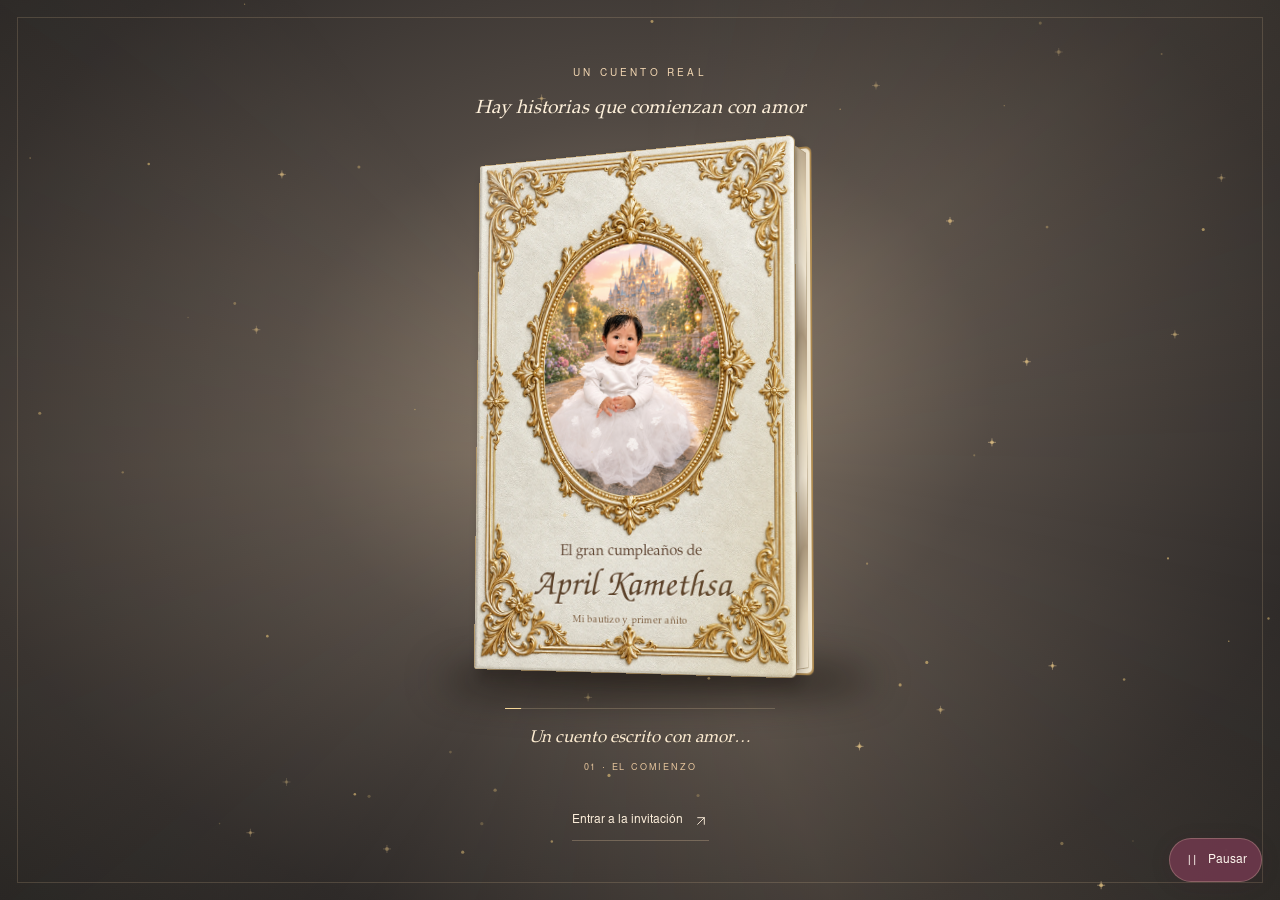
==== commit 66e0936a: "Update index.html" ====
--- a/index.html
+++ b/index.html
@@ -24,6 +24,7 @@
     <script defer src="src/js/book.js"></script>
     <script defer src="src/js/effects.js"></script>
     <script defer src="src/js/rsvp.js"></script>
+    <script defer src="src/js/music.js"></script>
     <script defer src="src/js/app.js"></script>
   </head>
   <body>
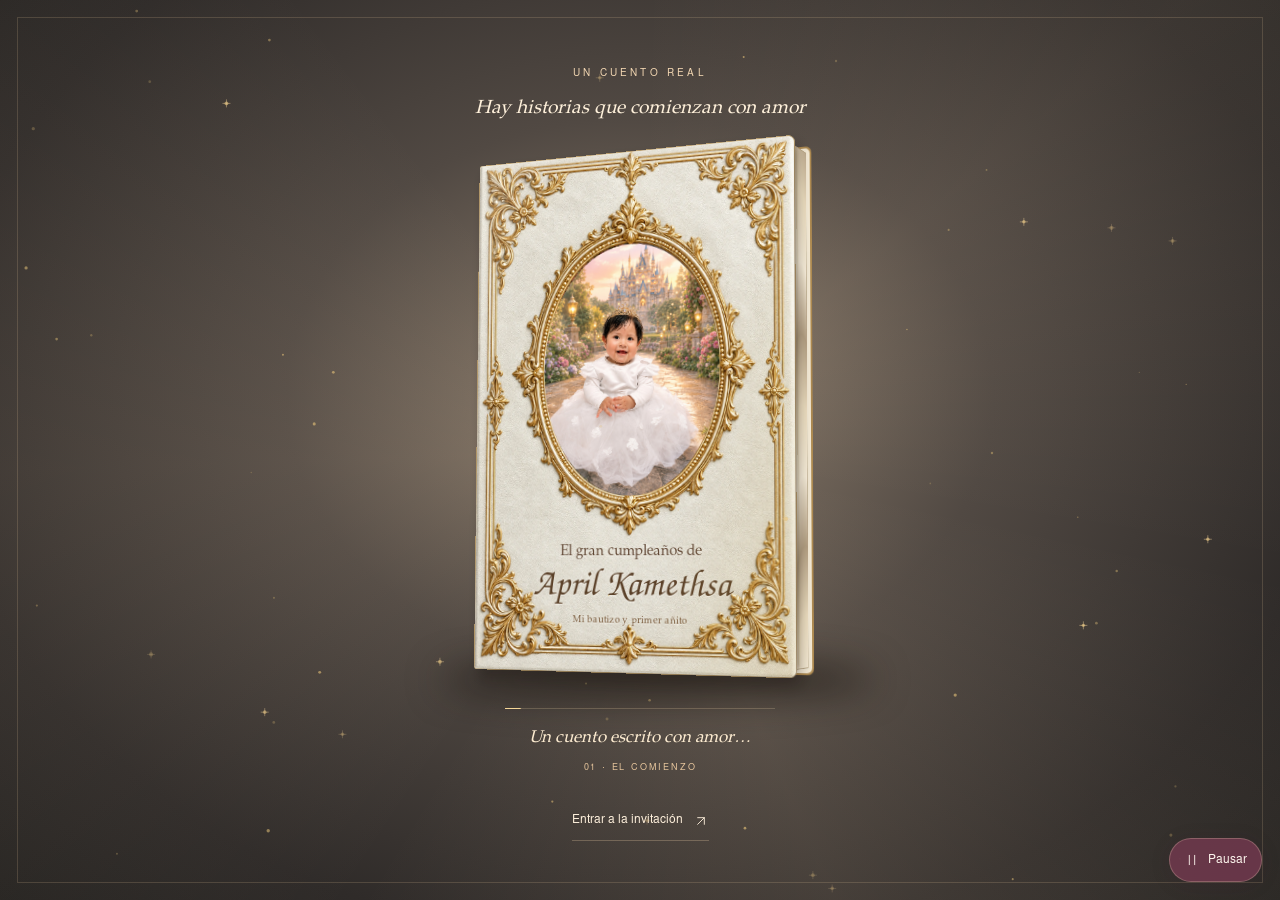
==== commit 859762f2: "Update index.html" ====
--- a/index.html
+++ b/index.html
@@ -24,6 +24,7 @@
     <script defer src="src/js/book.js"></script>
     <script defer src="src/js/effects.js"></script>
     <script defer src="src/js/rsvp.js"></script>
+  <!-- Música de fondo -->
     <script defer src="src/js/music.js"></script>
     <script defer src="src/js/app.js"></script>
   </head>
